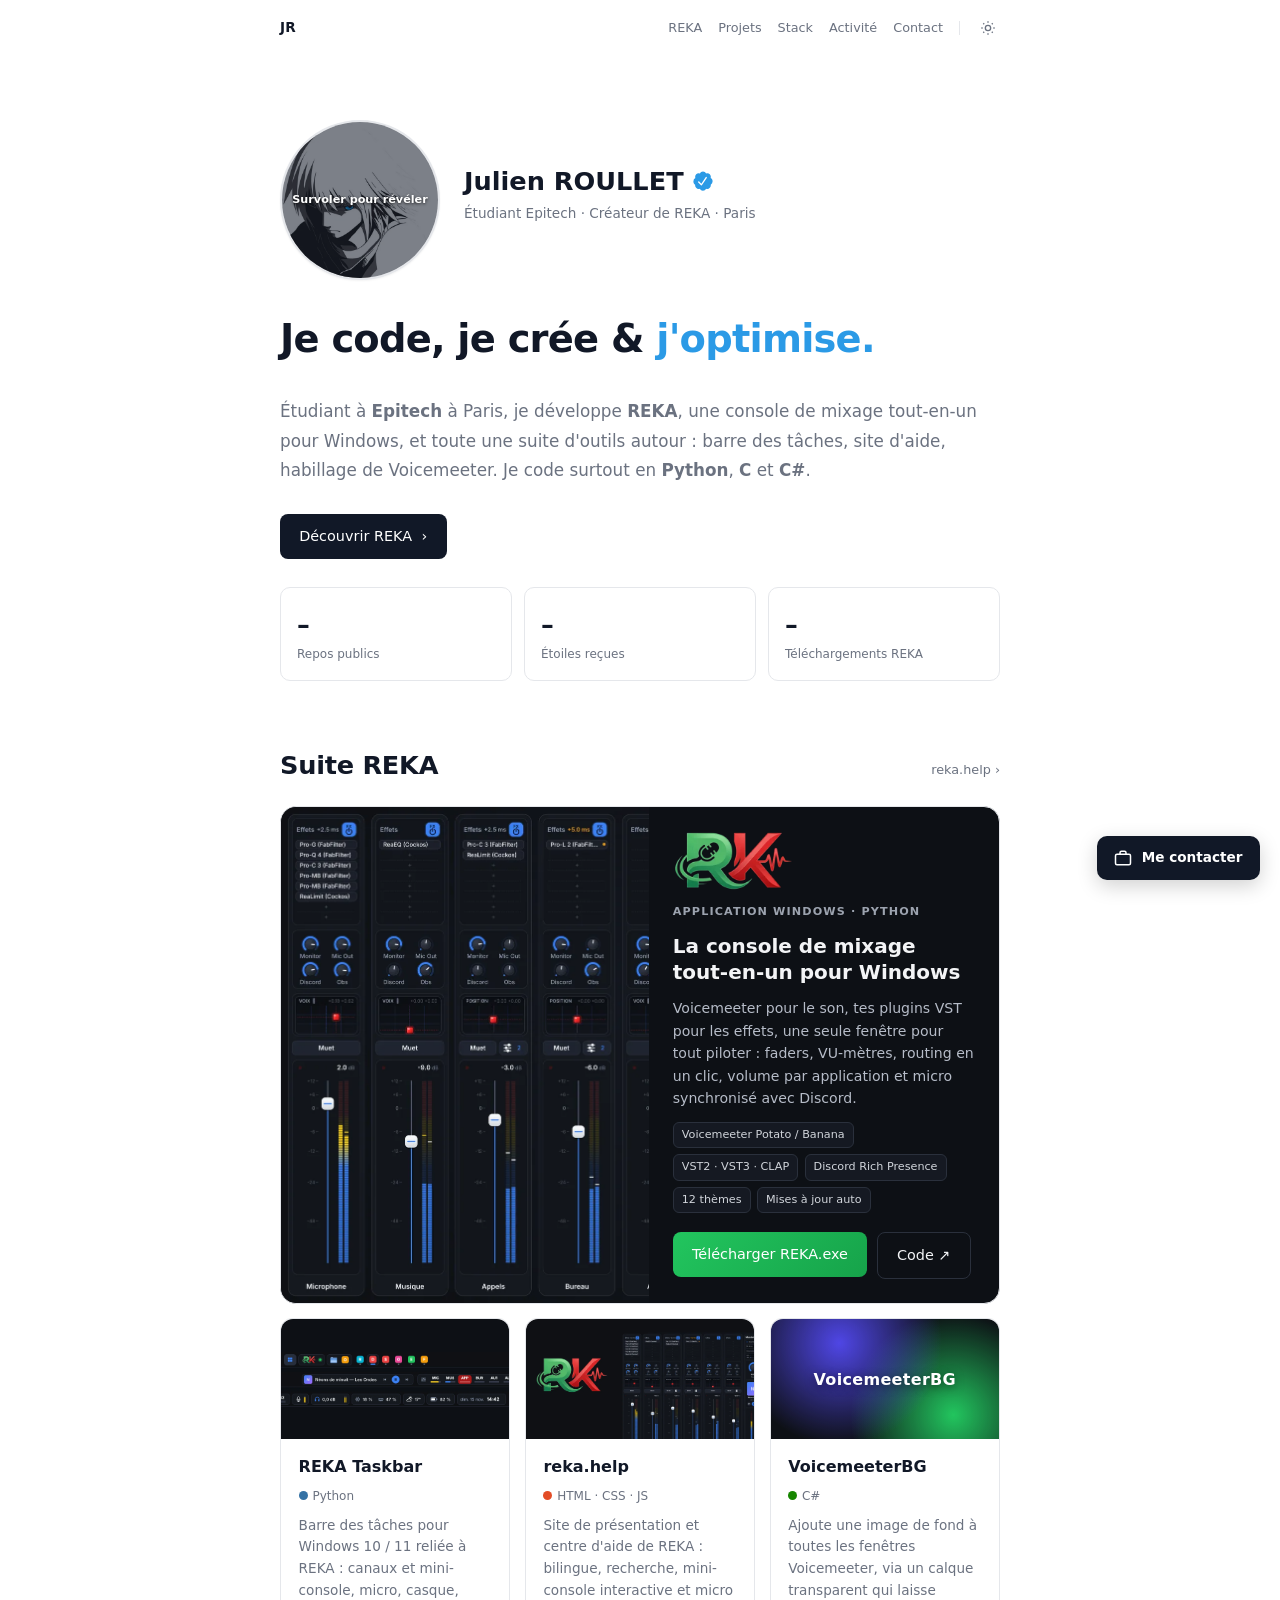
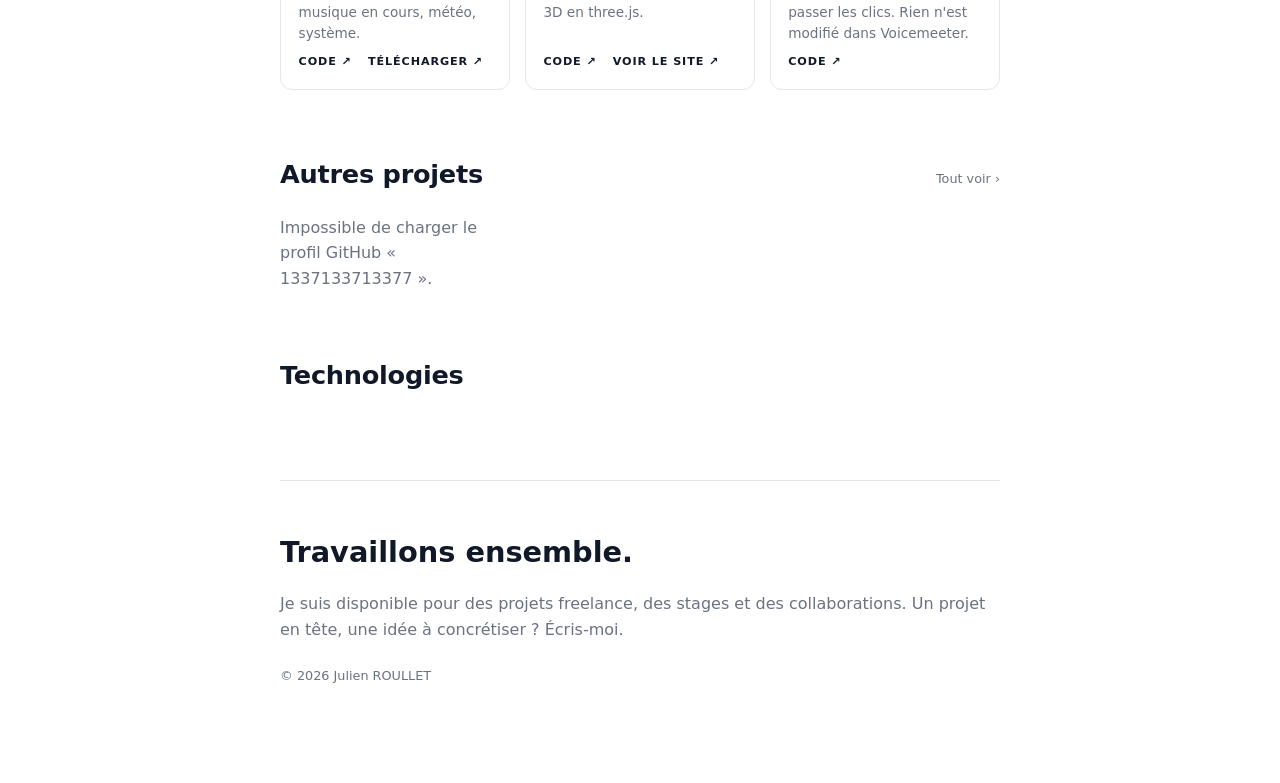
==== index.html @ 28c7f469 "Portfolio : profil, suite REKA, projets et activité GitHub Co-Authored-By: Claude Opus 5.5 <noreply@" ====
<!doctype html>
<html lang="fr">
<head>
  <meta charset="utf-8">
  <meta name="viewport" content="width=device-width, initial-scale=1">
  <title>Julien ROULLET | Portfolio</title>
  <meta name="description" content="Julien ROULLET, étudiant à Epitech Paris et créateur de REKA, la console de mixage tout-en-un pour Windows.">
  <link rel="icon" href="assets/avatar.webp">
  <link rel="stylesheet" href="style.css">
  <script>
    // set theme before paint to avoid a flash
    try { const t = localStorage.getItem('theme'); if (t) document.documentElement.dataset.theme = t; } catch (e) {}
  </script>
</head>
<body>
  <header class="nav">
    <div class="wrap nav__inner">
      <a href="#top" class="nav__logo" id="logo">JR</a>
      <nav class="nav__links">
        <a href="#reka">REKA</a>
        <a href="#projects">Projets</a>
        <a href="#stack">Stack</a>
        <a href="#activity">Activité</a>
        <a href="#contact">Contact</a>
        <span class="nav__sep" aria-hidden="true"></span>
        <button class="icon-btn" id="theme-toggle" aria-label="Changer de thème">
          <svg class="i-sun" viewBox="0 0 24 24" width="16" height="16" fill="none" stroke="currentColor" stroke-width="2"><circle cx="12" cy="12" r="4"/><path d="M12 2v2M12 20v2M4.9 4.9l1.4 1.4M17.7 17.7l1.4 1.4M2 12h2M20 12h2M4.9 19.1l1.4-1.4M17.7 6.3l1.4-1.4"/></svg>
          <svg class="i-moon" viewBox="0 0 24 24" width="16" height="16" fill="none" stroke="currentColor" stroke-width="2"><path d="M21 12.8A9 9 0 1 1 11.2 3a7 7 0 0 0 9.8 9.8z"/></svg>
        </button>
      </nav>
    </div>
  </header>

  <main class="wrap" id="top">
    <!-- HERO -->
    <section class="hero reveal">
      <div class="hero__id">
        <div class="pixel-card" id="pixel-card" tabindex="0" role="button"
             aria-label="Survoler pour révéler la photo de profil" aria-pressed="false">
          <img class="pixel-card__default" src="assets/avatar.webp" alt="Avatar illustré">
          <img class="pixel-card__active" src="assets/photo.webp" alt="Photo de profil">
          <div class="pixel-card__pixels" aria-hidden="true"></div>
          <div class="pixel-card__hint" aria-hidden="true">Survoler pour révéler</div>
        </div>
        <div>
          <h1 class="hero__name">
            <span id="name">Julien ROULLET</span>
            <svg class="verified" viewBox="0 0 24 24" width="22" height="22" aria-label="Vérifié"><path fill="currentColor" d="M22.5 12.5c0-1.58-.88-2.95-2.18-3.65.15-.44.23-.91.23-1.4 0-2.21-1.71-4-3.82-4-.47 0-.92.08-1.34.25C14.77 2.38 13.5 1.5 12 1.5s-2.77.88-3.39 2.2a3.6 3.6 0 0 0-1.34-.25c-2.11 0-3.82 1.79-3.82 4 0 .49.08.96.23 1.4A4.13 4.13 0 0 0 1.5 12.5c0 1.5.8 2.8 1.97 3.52-.04.24-.06.48-.06.73 0 2.21 1.71 4 3.82 4 .47 0 .92-.09 1.34-.25.62 1.32 1.88 2.2 3.39 2.2s2.77-.88 3.39-2.2c.42.16.87.25 1.34.25 2.11 0 3.82-1.79 3.82-4 0-.25-.02-.49-.06-.73a4.1 4.1 0 0 0 1.97-3.52zm-6.39-3.89-5.2 7.8a.75.75 0 0 1-1.15.12L6.8 13.6a.75.75 0 1 1 1.06-1.06l2.33 2.33 4.67-7a.75.75 0 0 1 1.25.83z"/></svg>
          </h1>
          <p class="hero__roles" id="roles">Étudiant Epitech · Créateur de REKA · Paris</p>
          <div class="hero__socials" id="socials"></div>
        </div>
      </div>

      <h2 class="hero__title">Je code, je crée &amp; <span class="accent">j'optimise.</span></h2>
      <p class="hero__bio" id="bio">Étudiant à <strong>Epitech</strong> à Paris, je développe <strong>REKA</strong>, une console de mixage tout-en-un pour Windows, et toute une suite d'outils autour : barre des tâches, site d'aide, habillage de Voicemeeter. Je code surtout en <strong>Python</strong>, <strong>C</strong> et <strong>C#</strong>.</p>
      <a class="btn" id="cta" href="#reka">Découvrir REKA <span aria-hidden="true">›</span></a>

      <div class="stats">
        <div class="stat"><b id="stat-repos">–</b><span>Repos publics</span></div>
        <div class="stat"><b id="stat-stars">–</b><span>Étoiles reçues</span></div>
        <div class="stat"><b id="stat-downloads">–</b><span>Téléchargements REKA</span></div>
      </div>
    </section>

    <!-- REKA SUITE -->
    <section id="reka" class="reveal">
      <div class="section-head">
        <h2>Suite REKA</h2>
        <a class="more" href="https://reka.help/" target="_blank" rel="noopener">reka.help ›</a>
      </div>

      <article class="reka-hero">
        <img class="reka-hero__shot" src="assets/reka-console.webp" alt="La console REKA : strips, effets VST, routing, faders et Master" loading="lazy">
        <div class="reka-hero__body">
          <img class="reka-hero__mark" src="assets/reka-mark.webp" alt="Logo REKA" width="162" height="81">
          <p class="eyebrow">Application Windows · Python <span id="reka-version"></span></p>
          <h3>La console de mixage tout-en-un pour Windows</h3>
          <p>Voicemeeter pour le son, tes plugins VST pour les effets, une seule fenêtre pour tout piloter : faders, VU-mètres, routing en un clic, volume par application et micro synchronisé avec Discord.</p>
          <ul class="tags">
            <li>Voicemeeter Potato / Banana</li><li>VST2 · VST3 · CLAP</li><li>Discord Rich Presence</li><li>12 thèmes</li><li>Mises à jour auto</li>
          </ul>
          <div class="reka-hero__actions">
            <a class="btn btn--reka" href="https://github.com/1337133713377/reka/releases/latest/download/REKA.exe">Télécharger REKA.exe</a>
            <a class="btn btn--ghost" href="https://github.com/1337133713377/reka" target="_blank" rel="noopener">Code ↗</a>
          </div>
        </div>
      </article>

      <div class="reka-grid">
        <article class="project reka-card">
          <div class="reka-card__media reka-card__media--bar"><img src="assets/reka-taskbar.webp" alt="La barre REKA Taskbar" loading="lazy"></div>
          <h3>REKA Taskbar</h3>
          <div class="project__meta"><span><span class="dot" style="background:#3572A5"></span>Python</span></div>
          <p>Barre des tâches pour Windows 10 / 11 reliée à REKA : canaux et mini-console, micro, casque, musique en cours, météo, système.</p>
          <div class="project__links">
            <a href="https://github.com/1337133713377/Rekataskbar" target="_blank" rel="noopener">Code ↗</a>
            <a href="https://github.com/1337133713377/Rekataskbar/releases/latest" target="_blank" rel="noopener">Télécharger ↗</a>
          </div>
        </article>
        <article class="project reka-card">
          <div class="reka-card__media"><img src="assets/reka-help.webp" alt="Aperçu du site reka.help" loading="lazy"></div>
          <h3>reka.help</h3>
          <div class="project__meta"><span><span class="dot" style="background:#e34c26"></span>HTML · CSS · JS</span></div>
          <p>Site de présentation et centre d'aide de REKA : bilingue, recherche, mini-console interactive et micro 3D en three.js.</p>
          <div class="project__links">
            <a href="https://github.com/1337133713377/reka.help" target="_blank" rel="noopener">Code ↗</a>
            <a href="https://reka.help/" target="_blank" rel="noopener">Voir le site ↗</a>
          </div>
        </article>
        <article class="project reka-card">
          <div class="reka-card__media reka-card__media--vm" aria-hidden="true"><span>VoicemeeterBG</span></div>
          <h3>VoicemeeterBG</h3>
          <div class="project__meta"><span><span class="dot" style="background:#178600"></span>C#</span></div>
          <p>Ajoute une image de fond à toutes les fenêtres Voicemeeter, via un calque transparent qui laisse passer les clics. Rien n'est modifié dans Voicemeeter.</p>
          <div class="project__links">
            <a href="https://github.com/1337133713377/voicemeeterBG" target="_blank" rel="noopener">Code ↗</a>
          </div>
        </article>
      </div>
    </section>

    <!-- PROJECTS -->
    <section id="projects" class="reveal">
      <div class="section-head">
        <h2>Autres projets</h2>
        <a class="more" id="all-repos" href="#">Tout voir ›</a>
      </div>
      <div class="projects" id="project-list"><p class="muted">Chargement des projets…</p></div>
    </section>

    <!-- STACK -->
    <section id="stack" class="reveal">
      <div class="section-head"><h2>Technologies</h2></div>
      <div class="marquee" id="marquee"></div>
    </section>

    <!-- ACTIVITY -->
    <section id="activity" class="reveal">
      <div class="section-head"><h2>Activité GitHub</h2></div>
      <div class="activity">
        <div class="activity__scroll">
          <div class="cal">
            <div class="cal__months" id="months"></div>
            <div class="cal__days" aria-hidden="true"><span></span><span>Lun</span><span></span><span>Mer</span><span></span><span>Ven</span><span></span></div>
            <div class="graph" id="graph"></div>
          </div>
        </div>
        <div class="activity__foot">
          <a class="muted" id="contrib-total" target="_blank" rel="noopener"></a>
          <div class="legend muted" aria-hidden="true">Moins <i></i><i data-l="1"></i><i data-l="2"></i><i data-l="3"></i><i data-l="4"></i> Plus</div>
        </div>
      </div>
    </section>

    <!-- CONTACT -->
    <section id="contact" class="contact reveal">
      <h2>Travaillons ensemble.</h2>
      <p>Je suis disponible pour des projets freelance, des stages et des collaborations. Un projet en tête, une idée à concrétiser ? Écris-moi.</p>
      <div class="contact__actions" id="contact-actions"></div>
    </section>
  </main>

  <footer class="wrap footer muted">© <span id="year"></span> Julien ROULLET</footer>

  <a class="fab" href="#contact">
    <svg viewBox="0 0 24 24" width="18" height="18" fill="none" stroke="currentColor" stroke-width="2"><rect x="2" y="7" width="20" height="14" rx="2"/><path d="M16 7V5a2 2 0 0 0-2-2h-4a2 2 0 0 0-2 2v2"/></svg>
    Me contacter
  </a>

  <script src="main.js"></script>
</body>
</html>
---- style.css ----
:root {
  --bg: #ffffff;
  --fg: #111827;
  --muted: #6b7280;
  --line: #e5e7eb;
  --card: #ffffff;
  --chip: #f9fafb;
  --accent: #2b9ae6;
  --btn-bg: #111827;
  --btn-fg: #ffffff;
  --pixel: #ffffff;
  --g0: #ebedf0; --g1: #9be9a8; --g2: #40c463; --g3: #30a14e; --g4: #216e39;
}
:root[data-theme="dark"] {
  --bg: #0b0d12;
  --fg: #f3f4f6;
  --muted: #9ca3af;
  --line: #1f2430;
  --card: #11141b;
  --chip: #151922;
  --accent: #4fb3ff;
  --btn-bg: #f3f4f6;
  --btn-fg: #0b0d12;
  --pixel: #0b0d12;
  --g0: #161b22; --g1: #0e4429; --g2: #006d32; --g3: #26a641; --g4: #39d353;
}
@media (prefers-color-scheme: dark) {
  :root:not([data-theme="light"]) {
    --bg: #0b0d12; --fg: #f3f4f6; --muted: #9ca3af; --line: #1f2430; --card: #11141b;
    --chip: #151922; --accent: #4fb3ff; --btn-bg: #f3f4f6; --btn-fg: #0b0d12; --pixel: #0b0d12;
    --g0: #161b22; --g1: #0e4429; --g2: #006d32; --g3: #26a641; --g4: #39d353;
  }
}

* { box-sizing: border-box; }
html { scroll-behavior: smooth; scroll-padding-top: 72px; }
body {
  margin: 0;
  background: var(--bg);
  color: var(--fg);
  font: 16px/1.6 ui-sans-serif, system-ui, -apple-system, "Segoe UI", Roboto, Helvetica, Arial, sans-serif;
  -webkit-font-smoothing: antialiased;
  transition: background .3s, color .3s;
}
a { color: inherit; text-decoration: none; }
h1, h2, h3, p { margin: 0; }
.muted { color: var(--muted); }
.wrap { max-width: 48rem; margin: 0 auto; padding: 0 1.5rem; }
@media (max-width: 640px) { .wrap { padding: 0 1rem; } }
main { display: flex; flex-direction: column; gap: 4rem; padding-bottom: 4rem; }

/* NAV */
.nav { position: sticky; top: 0; z-index: 20; background: color-mix(in srgb, var(--bg) 85%, transparent); backdrop-filter: blur(8px); }
.nav__inner { display: flex; align-items: center; justify-content: space-between; height: 56px; }
.nav__logo { font-weight: 700; font-size: .85rem; letter-spacing: .02em; }
.nav__links { display: flex; align-items: center; gap: 1rem; font-size: .8rem; color: var(--muted); }
.nav__links a:hover { color: var(--fg); }
.nav__sep { width: 1px; height: 14px; background: var(--line); }
.icon-btn { background: none; border: 0; color: var(--muted); cursor: pointer; padding: 4px; display: grid; }
.icon-btn:hover { color: var(--fg); }
.i-moon { display: none; }
:root[data-theme="dark"] .i-sun { display: none; }
:root[data-theme="dark"] .i-moon { display: block; }
@media (prefers-color-scheme: dark) {
  :root:not([data-theme="light"]) .i-sun { display: none; }
  :root:not([data-theme="light"]) .i-moon { display: block; }
}
@media (max-width: 560px) { .nav__links a:nth-child(2), .nav__links a:nth-child(3) { display: none; } }

/* HERO */
.hero { padding-top: 4rem; display: flex; flex-direction: column; gap: 1.75rem; }
@media (max-width: 640px) { .hero { padding-top: 1.5rem; } }
.hero__id { display: flex; align-items: center; gap: 1.5rem; }
.hero__name { display: flex; align-items: center; gap: .5rem; font-size: 1.6rem; font-weight: 700; line-height: 1.2; }
.verified { color: var(--accent); flex-shrink: 0; }
.hero__roles { color: var(--muted); font-size: .85rem; margin-top: .4rem; }
.hero__socials { display: flex; gap: .6rem; margin-top: .6rem; color: var(--muted); }
.hero__socials a:hover { color: var(--fg); }
.hero__title { font-size: clamp(1.8rem, 5vw, 2.4rem); font-weight: 800; letter-spacing: -.02em; }
.accent { color: var(--accent); }
.hero__bio { color: var(--muted); font-size: 1.05rem; line-height: 1.75; }
.btn {
  align-self: flex-start; display: inline-flex; gap: .6rem; align-items: center;
  background: var(--btn-bg); color: var(--btn-fg); padding: .7rem 1.2rem; border-radius: 8px;
  font-size: .9rem; font-weight: 500; transition: transform .2s, opacity .2s;
}
.btn:hover { transform: translateY(-1px); opacity: .9; }
.stats { display: grid; grid-template-columns: repeat(3, 1fr); gap: .75rem; }
.stat { border: 1px solid var(--line); background: var(--card); border-radius: 10px; padding: 1rem; display: flex; flex-direction: column; }
.stat b { font-size: 1.6rem; font-weight: 700; }
.stat span { color: var(--muted); font-size: .75rem; }

/* PIXEL AVATAR */
.pixel-card {
  position: relative; overflow: hidden; flex-shrink: 0; cursor: pointer;
  width: 160px; height: 160px; border-radius: 50%;
  border: 2px solid var(--line); background: var(--card); box-shadow: 0 1px 2px rgba(0,0,0,.05);
}
@media (max-width: 640px) { .pixel-card { width: 128px; height: 128px; } }
.pixel-card:focus-visible { outline: 2px solid var(--accent); outline-offset: 3px; }
.pixel-card__default, .pixel-card__active, .pixel-card__pixels {
  position: absolute; inset: 0; width: 100%; height: 100%;
}
.pixel-card img { object-fit: cover; object-position: center; }
.pixel-card__active { z-index: 2; display: none; transform: scale(1.1); }
.pixel-card.is-active .pixel-card__active { display: block; }
.pixel-card__pixels { z-index: 3; pointer-events: none; }
.pixel { position: absolute; display: none; background: var(--pixel); }
.pixel-card__hint {
  position: absolute; inset: 0; z-index: 4; display: grid; place-items: center;
  background: rgba(17, 24, 39, .55); color: #fff; font-size: .7rem; font-weight: 600;
  text-shadow: 0 1px 3px rgba(0,0,0,.7); opacity: 0; pointer-events: none; transition: opacity .3s;
}
.pixel-card__hint.is-visible { opacity: 1; }

/* SECTIONS */
.section-head { display: flex; align-items: baseline; justify-content: space-between; margin-bottom: 1.25rem; }
.section-head h2 { font-size: 1.6rem; font-weight: 700; letter-spacing: -.01em; }
.more { color: var(--muted); font-size: .8rem; }
.more:hover { color: var(--fg); }

/* PROJECTS */
.projects { display: grid; grid-template-columns: repeat(auto-fill, minmax(220px, 1fr)); gap: .9rem; }
.project {
  border: 1px solid var(--line); background: var(--card); border-radius: 12px; padding: 1.1rem;
  display: flex; flex-direction: column; gap: .5rem; transition: transform .2s, border-color .2s;
}
.project:hover { transform: translateY(-2px); border-color: color-mix(in srgb, var(--accent) 40%, var(--line)); }
.project h3 { font-size: 1rem; font-weight: 700; word-break: break-word; }
.project__meta { display: flex; gap: .8rem; color: var(--muted); font-size: .75rem; align-items: center; }
.dot { width: 9px; height: 9px; border-radius: 50%; display: inline-block; margin-right: .3rem; }
.project p { color: var(--muted); font-size: .85rem; flex: 1; }
.project__links { display: flex; gap: 1rem; font-size: .7rem; font-weight: 600; letter-spacing: .08em; text-transform: uppercase; }
.project__links a:hover { color: var(--accent); }

/* MARQUEE */
.marquee { display: flex; flex-direction: column; gap: .7rem; overflow: hidden; mask-image: linear-gradient(90deg, transparent, #000 8%, #000 92%, transparent); }
.marquee__row { display: flex; width: max-content; gap: .6rem; animation: scroll 40s linear infinite; }
.marquee__row:nth-child(2) { animation-direction: reverse; }
.marquee:hover .marquee__row { animation-play-state: paused; }
.chip { border: 1px solid var(--line); background: var(--chip); border-radius: 8px; padding: .35rem .75rem; font-size: .8rem; white-space: nowrap; display: inline-flex; align-items: center; }
@keyframes scroll { to { transform: translateX(-50%); } }

/* ACTIVITY */
.activity { border: 1px solid var(--line); background: var(--card); border-radius: 12px; padding: 1rem; display: flex; flex-direction: column; gap: .75rem; }
.activity__scroll { overflow-x: auto; }
.graph { display: grid; grid-auto-flow: column; grid-template-rows: repeat(7, 9px); grid-auto-columns: 9px; gap: 2px; width: max-content; }
.graph i { border-radius: 2px; background: var(--g0); }
.graph i[data-l="1"] { background: var(--g1); }
.graph i[data-l="2"] { background: var(--g2); }
.graph i[data-l="3"] { background: var(--g3); }
.graph i[data-l="4"] { background: var(--g4); }
#contrib-total { font-size: .8rem; }

/* CONTACT */
.contact { border-top: 1px solid var(--line); padding-top: 3rem; display: flex; flex-direction: column; gap: 1rem; }
.contact h2 { font-size: 1.8rem; font-weight: 800; }
.contact p { color: var(--muted); }
.contact__actions { display: flex; flex-wrap: wrap; gap: .75rem; margin-top: .5rem; }
.btn--ghost { background: transparent; color: var(--fg); border: 1px solid var(--line); }

.footer { padding-bottom: 6rem; font-size: .8rem; }

.fab {
  position: fixed; right: 1.25rem; bottom: 1.25rem; z-index: 30; display: inline-flex; gap: .6rem; align-items: center;
  background: var(--btn-bg); color: var(--btn-fg); padding: .7rem 1.1rem; border-radius: 10px;
  font-size: .85rem; font-weight: 600; box-shadow: 0 6px 20px rgba(0,0,0,.18);
}

/* SCROLL REVEAL */
.reveal { opacity: 0; transform: translateY(16px); transition: opacity .7s ease, transform .7s ease; }
.reveal.in { opacity: 1; transform: none; }

@media (prefers-reduced-motion: reduce) {
  html { scroll-behavior: auto; }
  .reveal { opacity: 1; transform: none; transition: none; }
  .marquee__row { animation: none; flex-wrap: wrap; width: auto; }
  .pixel-card__hint { transition: none; }
}

/* REKA SUITE */
.reka-hero {
  border: 1px solid var(--line); border-radius: 16px; overflow: hidden; background: #0d1015; color: #f3f4f6;
  display: grid; grid-template-columns: 1.05fr 1fr; margin-bottom: .9rem;
}
.reka-hero__shot { width: 100%; height: 100%; object-fit: cover; object-position: left top; display: block; min-height: 260px; }
.reka-hero__body { padding: 1.5rem; display: flex; flex-direction: column; gap: .75rem; }
.reka-hero__mark { width: 120px; height: auto; }
.eyebrow { font-size: .7rem; font-weight: 600; letter-spacing: .1em; text-transform: uppercase; color: #9ca3af; }
.reka-hero h3 { font-size: 1.25rem; line-height: 1.3; }
.reka-hero p:not(.eyebrow) { color: #b6bcc8; font-size: .88rem; }
.tags { list-style: none; padding: 0; margin: 0; display: flex; flex-wrap: wrap; gap: .4rem; }
.tags li { font-size: .7rem; border: 1px solid #2a303c; background: #151922; border-radius: 6px; padding: .2rem .5rem; color: #d1d5db; }
.reka-hero__actions { display: flex; flex-wrap: wrap; gap: .6rem; margin-top: auto; padding-top: .4rem; }
.reka-hero .btn--ghost { color: #f3f4f6; border-color: #2a303c; }
.btn--reka { background: linear-gradient(135deg, #22c55e, #16a34a); color: #fff; }
@media (max-width: 680px) { .reka-hero { grid-template-columns: 1fr; } .reka-hero__shot { max-height: 260px; } }

.reka-grid { display: grid; grid-template-columns: repeat(auto-fill, minmax(220px, 1fr)); gap: .9rem; }
.reka-card__media { margin: -1.1rem -1.1rem .4rem; aspect-ratio: 1200 / 630; overflow: hidden; border-radius: 12px 12px 0 0; background: #0d1015; }
.reka-card__media img { width: 100%; height: 100%; object-fit: cover; display: block; }
.reka-card__media--bar img { object-fit: contain; }
.reka-card__media--vm { display: grid; place-items: center; background: radial-gradient(circle at 30% 20%, #4f46e5 0, transparent 55%), radial-gradient(circle at 80% 80%, #22c55e 0, transparent 50%), #0d1015; }
.reka-card__media--vm span { color: #fff; font-weight: 800; letter-spacing: .02em; text-shadow: 0 2px 10px rgba(0,0,0,.5); }

/* CONTRIBUTION CALENDAR (GitHub-like) */
.cal { display: grid; grid-template-columns: auto max-content; grid-template-rows: auto auto; column-gap: 6px; row-gap: 4px; width: max-content; }
.cal__months { grid-column: 2; position: relative; height: 14px; font-size: .65rem; color: var(--muted); }
.cal__months span { position: absolute; top: 0; }
.cal__days { grid-row: 2; display: grid; grid-template-rows: repeat(7, 9px); gap: 2px; font-size: .6rem; color: var(--muted); line-height: 9px; }
.activity__foot { display: flex; justify-content: space-between; align-items: center; flex-wrap: wrap; gap: .5rem; font-size: .8rem; }
.activity__foot a:hover { color: var(--fg); }
.legend { display: flex; align-items: center; gap: 3px; font-size: .7rem; }
.legend i { width: 10px; height: 10px; border-radius: 2px; background: var(--g0); }
.legend i[data-l="1"] { background: var(--g1); } .legend i[data-l="2"] { background: var(--g2); }
.legend i[data-l="3"] { background: var(--g3); } .legend i[data-l="4"] { background: var(--g4); }
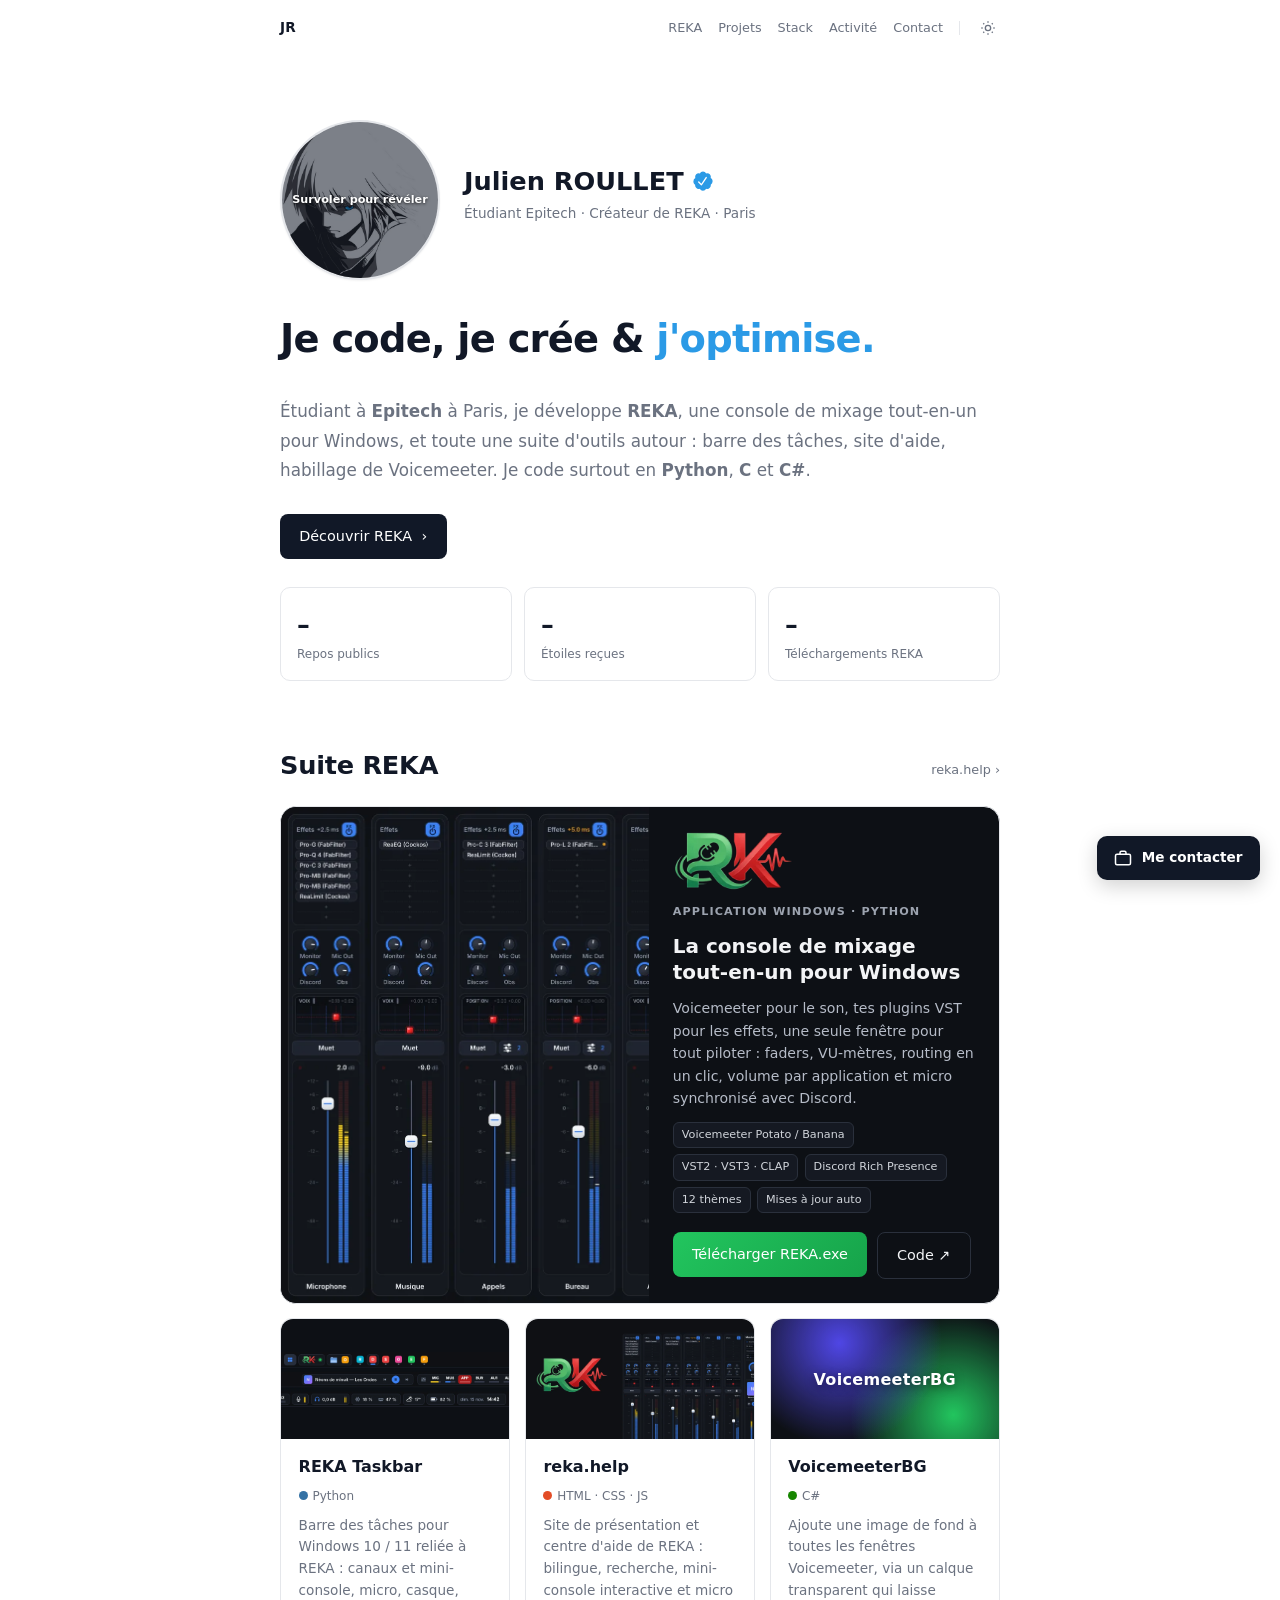
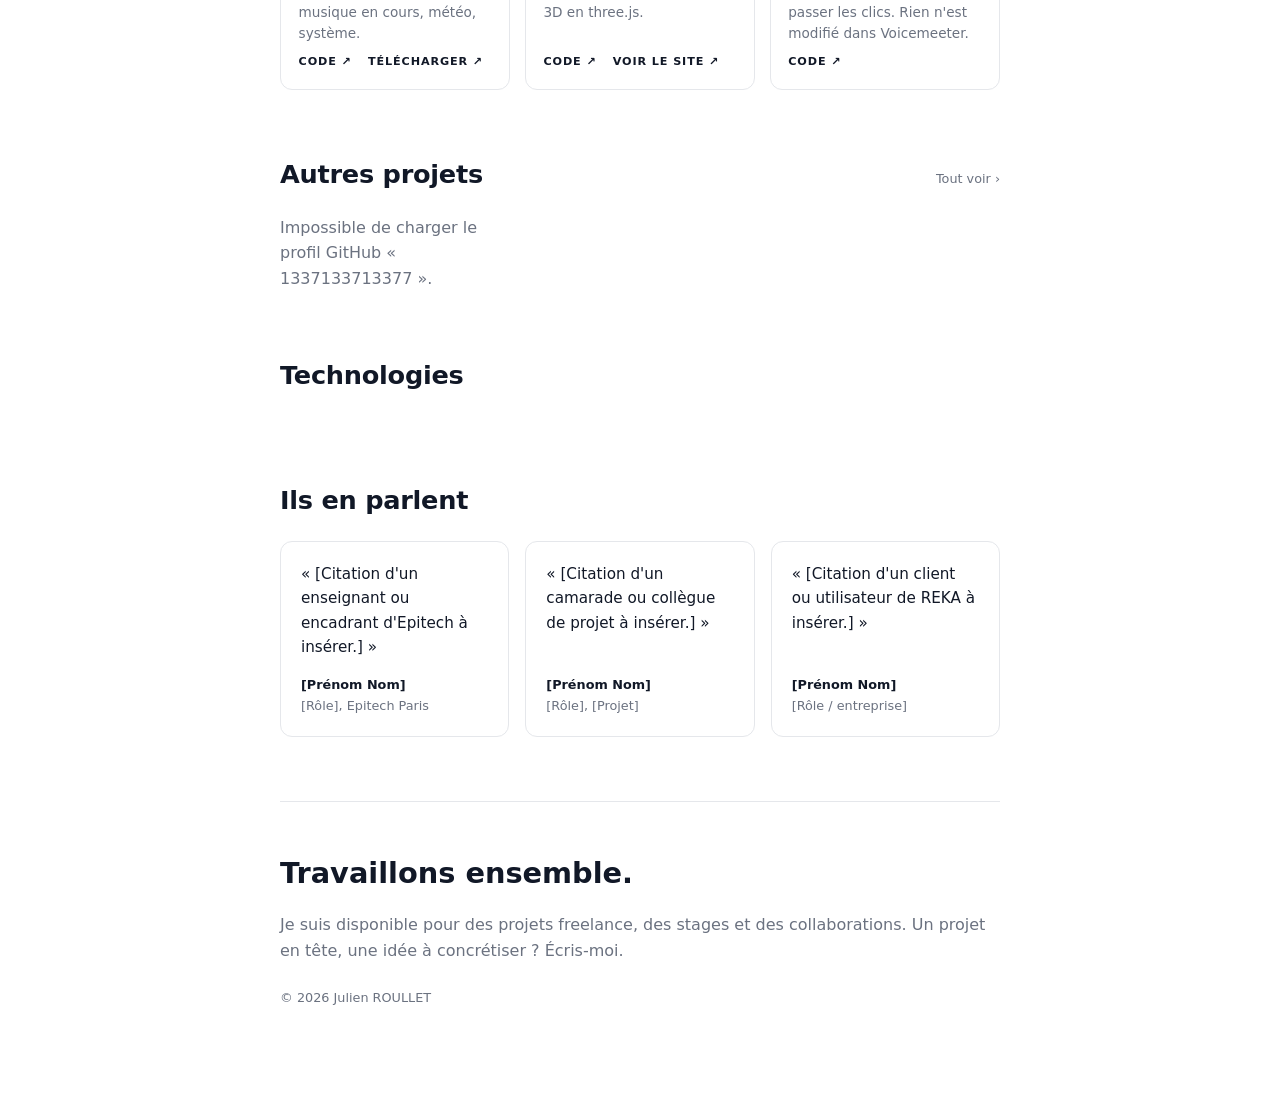
==== commit 3b71b4a3: "Ajoute une page 404 et une section témoignages Co-Authored-By: Claude Opus 5.5 <noreply@anthropic.co" ====
--- a/index.html
+++ b/index.html
@@ -153,6 +153,25 @@
       </div>
     </section>
 
+    <!-- TÉMOIGNAGES : remplace chaque citation par un vrai retour (avec l'accord de la personne) -->
+    <section id="testimonials" class="reveal">
+      <div class="section-head"><h2>Ils en parlent</h2></div>
+      <div class="quotes">
+        <figure class="quote">
+          <blockquote>« [Citation d'un enseignant ou encadrant d'Epitech à insérer.] »</blockquote>
+          <figcaption><strong>[Prénom Nom]</strong><span class="muted">[Rôle], Epitech Paris</span></figcaption>
+        </figure>
+        <figure class="quote">
+          <blockquote>« [Citation d'un camarade ou collègue de projet à insérer.] »</blockquote>
+          <figcaption><strong>[Prénom Nom]</strong><span class="muted">[Rôle], [Projet]</span></figcaption>
+        </figure>
+        <figure class="quote">
+          <blockquote>« [Citation d'un client ou utilisateur de REKA à insérer.] »</blockquote>
+          <figcaption><strong>[Prénom Nom]</strong><span class="muted">[Rôle / entreprise]</span></figcaption>
+        </figure>
+      </div>
+    </section>
+
     <!-- CONTACT -->
     <section id="contact" class="contact reveal">
       <h2>Travaillons ensemble.</h2>
--- a/style.css
+++ b/style.css
@@ -214,3 +214,14 @@
 .legend i { width: 10px; height: 10px; border-radius: 2px; background: var(--g0); }
 .legend i[data-l="1"] { background: var(--g1); } .legend i[data-l="2"] { background: var(--g2); }
 .legend i[data-l="3"] { background: var(--g3); } .legend i[data-l="4"] { background: var(--g4); }
+
+/* TÉMOIGNAGES */
+.quotes { display: grid; gap: 1rem; grid-template-columns: repeat(auto-fit, minmax(14rem, 1fr)); }
+.quote { margin: 0; padding: 1.25rem; border: 1px solid var(--line); border-radius: 12px; background: var(--card); display: flex; flex-direction: column; gap: 1rem; }
+.quote blockquote { margin: 0; font-size: .95rem; }
+.quote figcaption { display: flex; flex-direction: column; font-size: .8rem; margin-top: auto; }
+
+/* 404 */
+.notfound { min-height: 100vh; display: grid; place-content: center; text-align: center; gap: 1rem; padding: 1rem; }
+.notfound__code { font: 700 clamp(4rem, 18vw, 8rem)/1 ui-monospace, monospace; color: var(--accent); }
+.notfound pre { margin: 0; font-size: .85rem; color: var(--muted); text-align: left; background: var(--chip); border: 1px solid var(--line); border-radius: 8px; padding: 1rem; overflow-x: auto; }
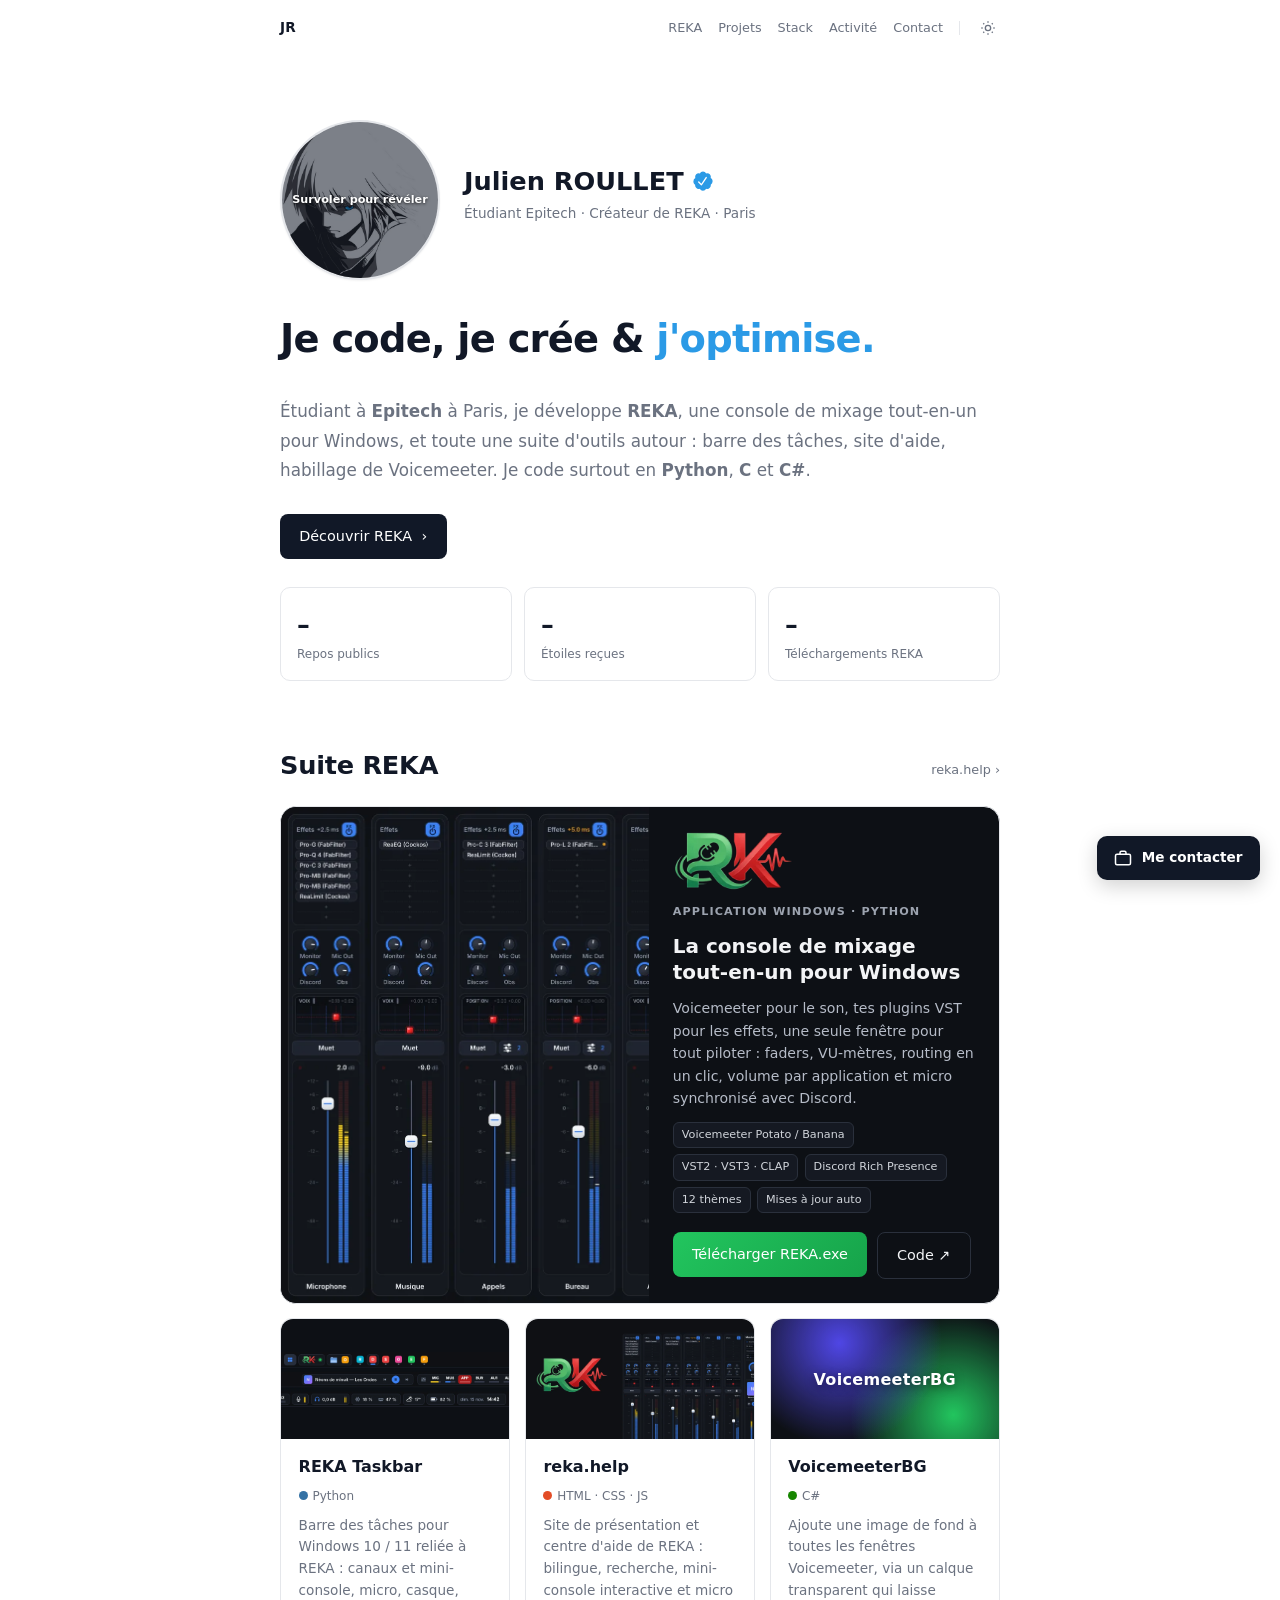
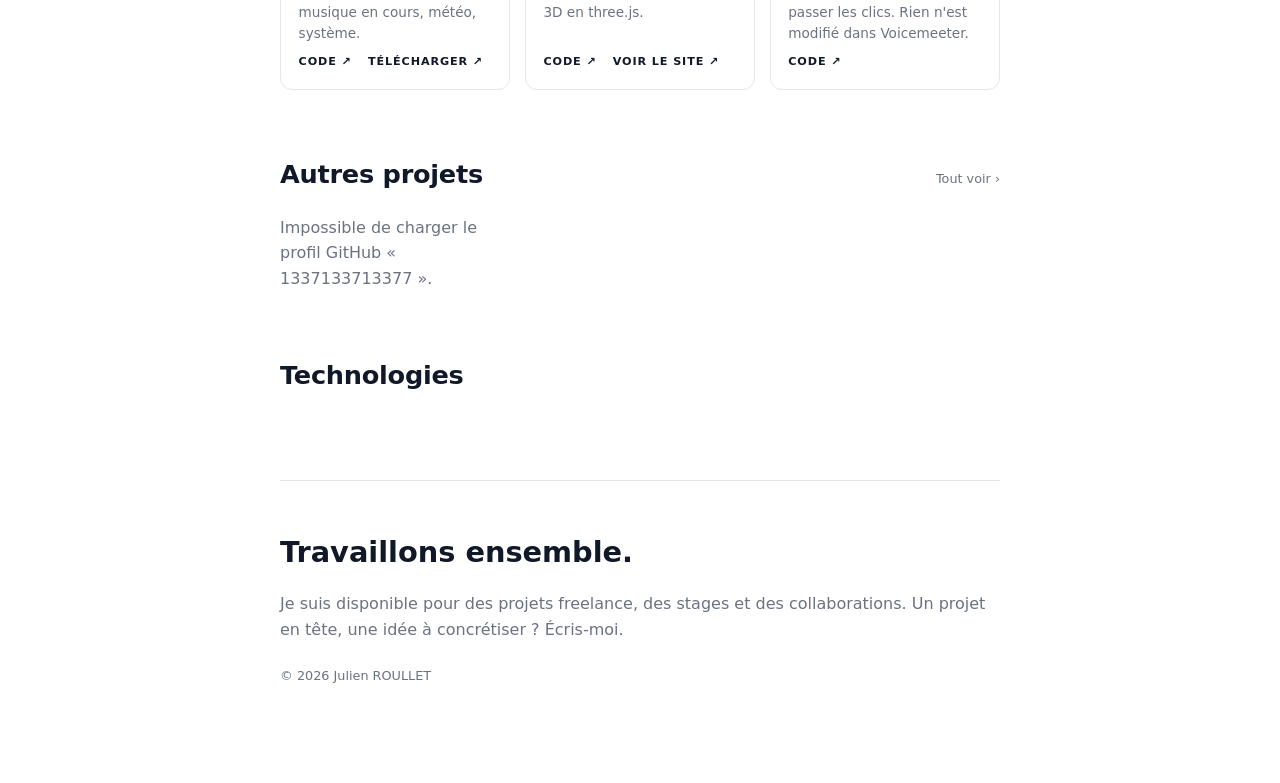
==== commit 970f6a3c: "Masque la section témoignages tant qu'elle contient des exemples Co-Authored-By: Claude Opus 5.5 <no" ====
--- a/index.html
+++ b/index.html
@@ -153,8 +153,9 @@
       </div>
     </section>
 
-    <!-- TÉMOIGNAGES : remplace chaque citation par un vrai retour (avec l'accord de la personne) -->
-    <section id="testimonials" class="reveal">
+    <!-- TÉMOIGNAGES : masqués (attribut hidden) tant qu'ils contiennent des exemples.
+         Remplace chaque citation par un vrai retour, avec l'accord de la personne, puis retire `hidden`. -->
+    <section id="testimonials" class="reveal" hidden>
       <div class="section-head"><h2>Ils en parlent</h2></div>
       <div class="quotes">
         <figure class="quote">
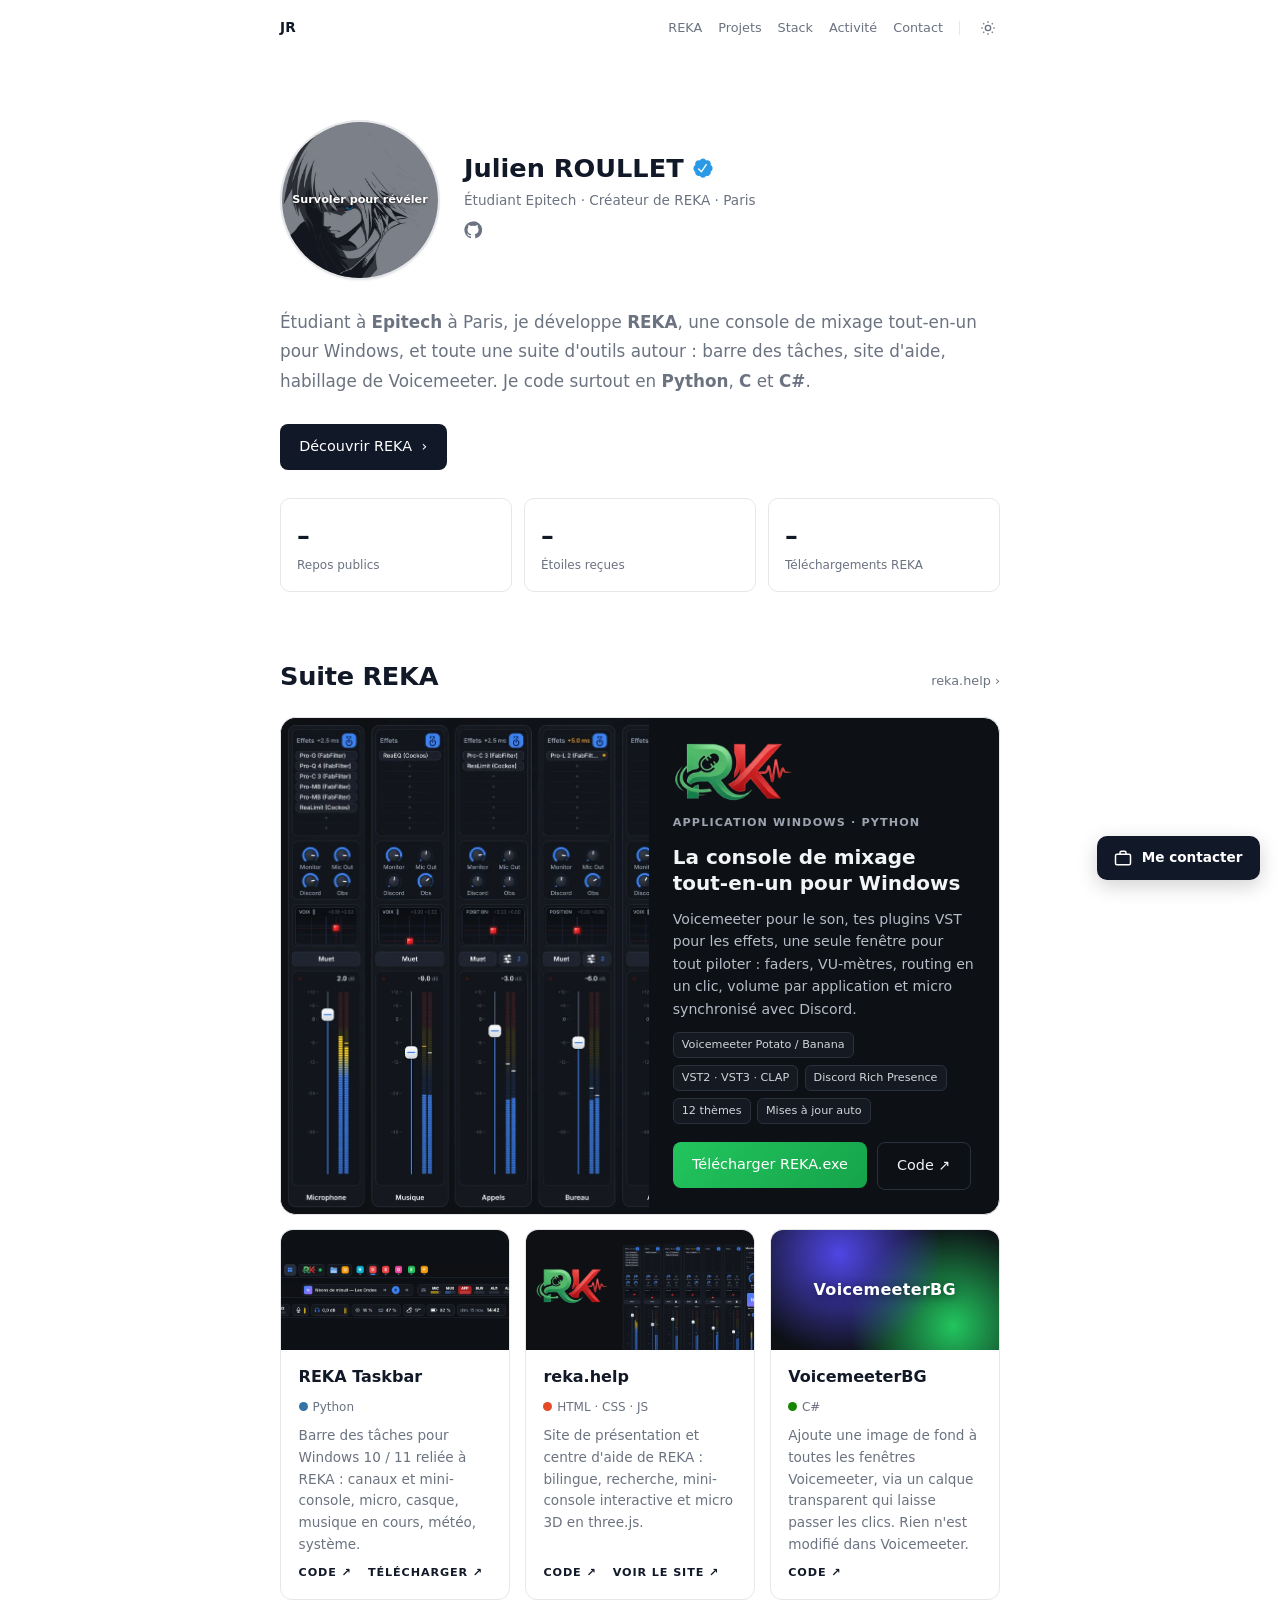
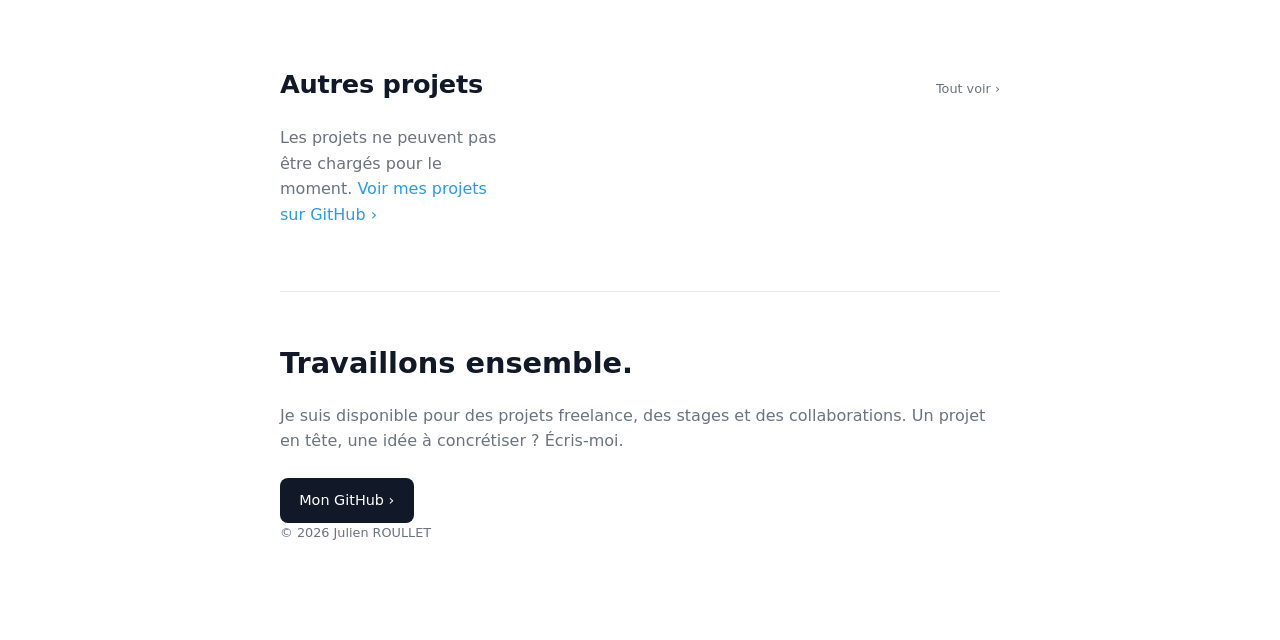
==== commit b24627ca: "Retire la phrase d'accroche du hero Co-Authored-By: Claude Opus 5.5 <noreply@anthropic.com> Claude-S" ====
--- a/index.html
+++ b/index.html
@@ -52,7 +52,6 @@
         </div>
       </div>
 
-      <h2 class="hero__title">Je code, je crée &amp; <span class="accent">j'optimise.</span></h2>
       <p class="hero__bio" id="bio">Étudiant à <strong>Epitech</strong> à Paris, je développe <strong>REKA</strong>, une console de mixage tout-en-un pour Windows, et toute une suite d'outils autour : barre des tâches, site d'aide, habillage de Voicemeeter. Je code surtout en <strong>Python</strong>, <strong>C</strong> et <strong>C#</strong>.</p>
       <a class="btn" id="cta" href="#reka">Découvrir REKA <span aria-hidden="true">›</span></a>
 
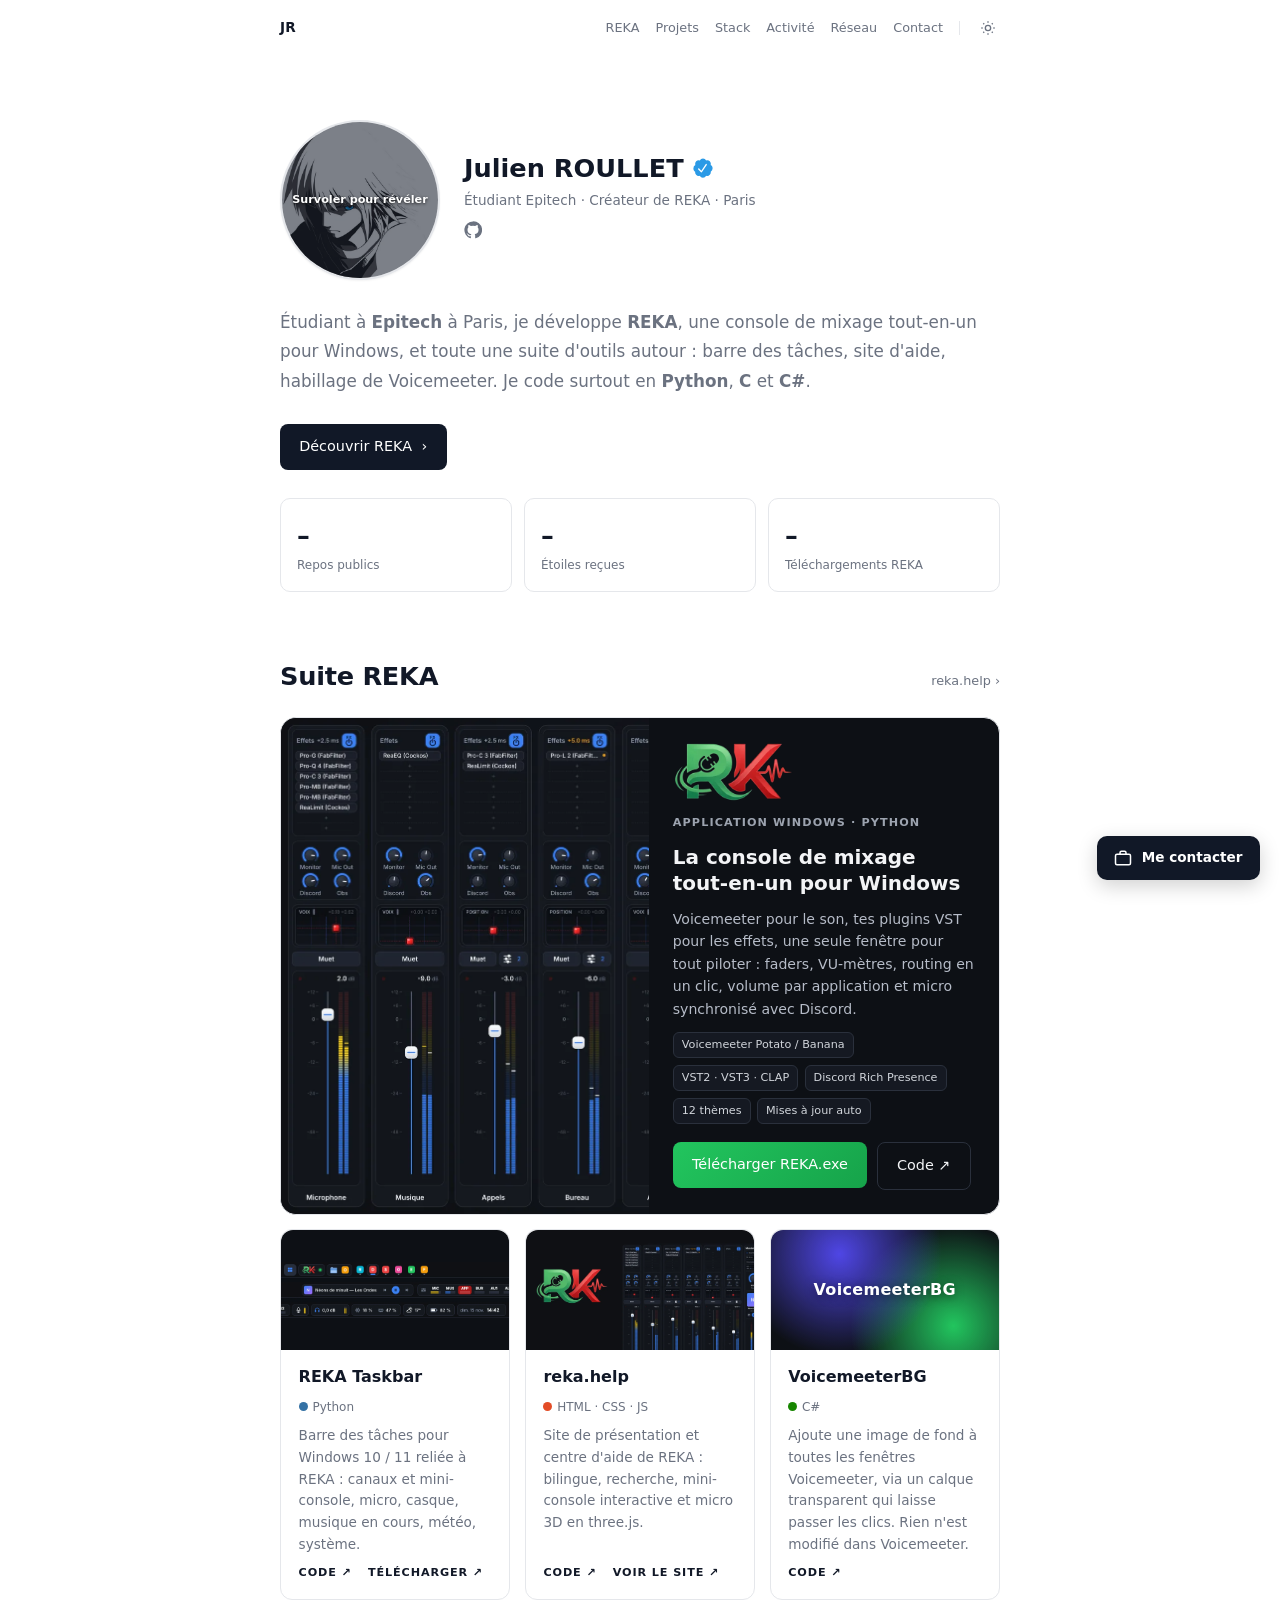
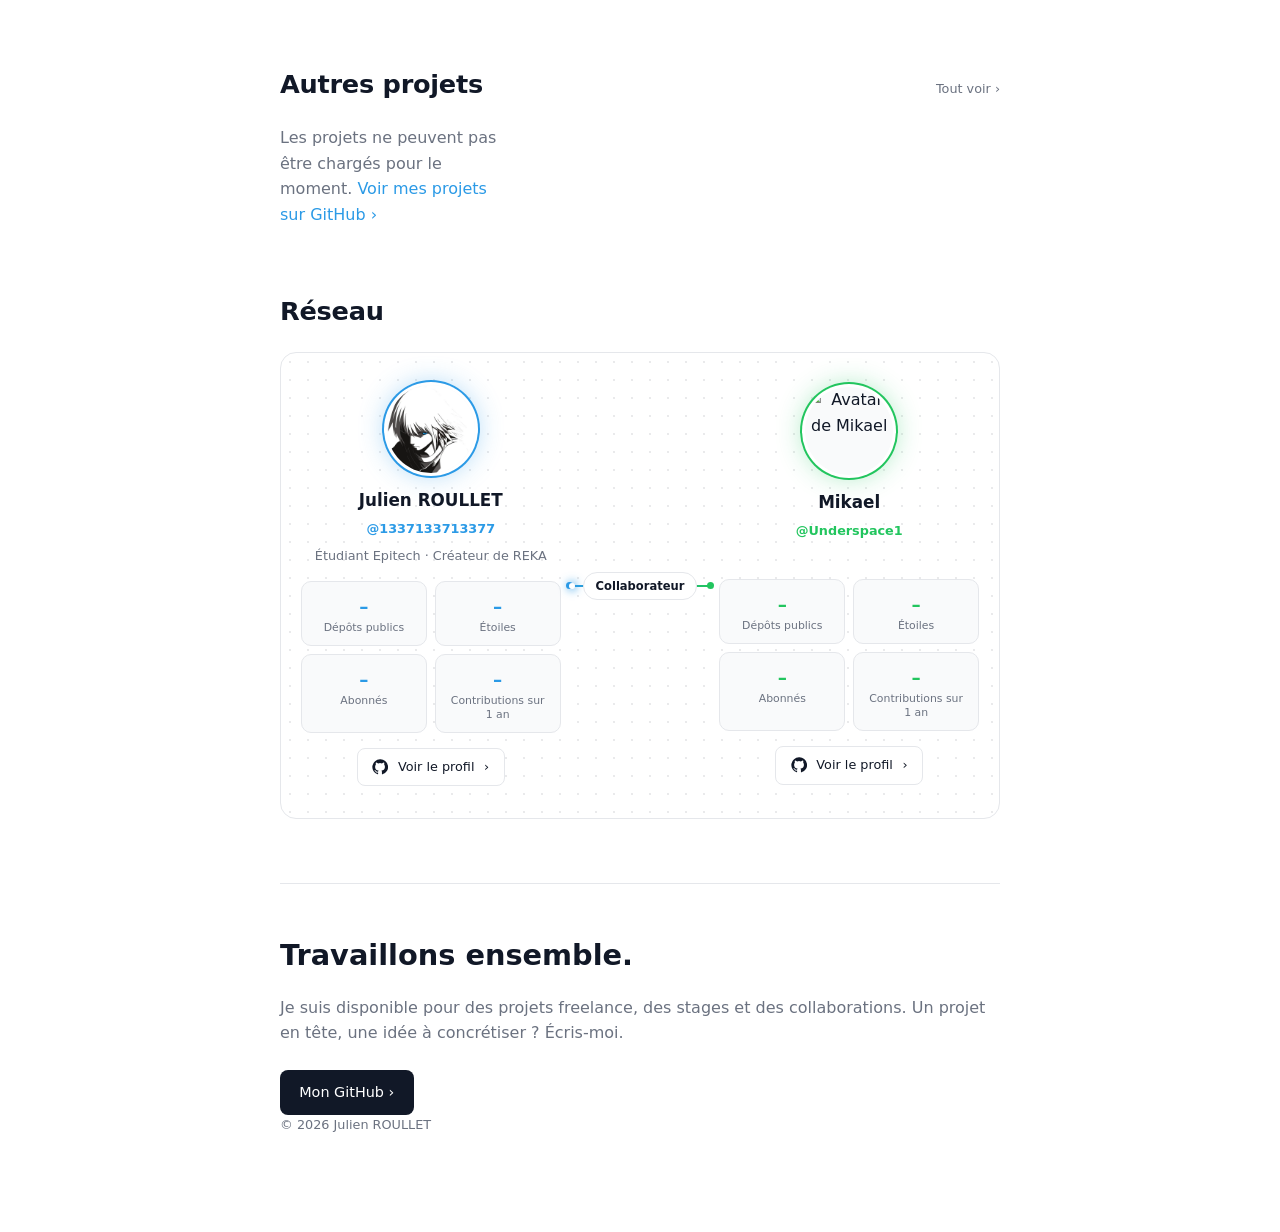
==== commit 6dde2d36: "Ajoute la section Réseau avec Mikael (Underspace1) Co-Authored-By: Claude Opus 5.5 <noreply@anthropi" ====
--- a/index.html
+++ b/index.html
@@ -21,6 +21,7 @@
         <a href="#projects">Projets</a>
         <a href="#stack">Stack</a>
         <a href="#activity">Activité</a>
+        <a href="#network" class="nav__net">Réseau</a>
         <a href="#contact">Contact</a>
         <span class="nav__sep" aria-hidden="true"></span>
         <button class="icon-btn" id="theme-toggle" aria-label="Changer de thème">
@@ -150,6 +151,12 @@
           <div class="legend muted" aria-hidden="true">Moins <i></i><i data-l="1"></i><i data-l="2"></i><i data-l="3"></i><i data-l="4"></i> Plus</div>
         </div>
       </div>
+    </section>
+
+    <!-- RÉSEAU : les personnes avec qui je travaille (liste dans main.js → NETWORK) -->
+    <section id="network" class="reveal">
+      <div class="section-head"><h2>Réseau</h2></div>
+      <div class="network" id="network-list"></div>
     </section>
 
     <!-- TÉMOIGNAGES : masqués (attribut hidden) tant qu'ils contiennent des exemples.
@@ -188,5 +195,6 @@
   </a>
 
   <script src="main.js"></script>
+  <script src="terminal.js"></script>
 </body>
 </html>
--- a/style.css
+++ b/style.css
@@ -65,7 +65,7 @@
   :root:not([data-theme="light"]) .i-sun { display: none; }
   :root:not([data-theme="light"]) .i-moon { display: block; }
 }
-@media (max-width: 560px) { .nav__links a:nth-child(2), .nav__links a:nth-child(3) { display: none; } }
+@media (max-width: 560px) { .nav__links a:nth-child(2), .nav__links a:nth-child(3), .nav__links .nav__net { display: none; } }
 
 /* HERO */
 .hero { padding-top: 4rem; display: flex; flex-direction: column; gap: 1.75rem; }
@@ -221,7 +221,86 @@
 .quote blockquote { margin: 0; font-size: .95rem; }
 .quote figcaption { display: flex; flex-direction: column; font-size: .8rem; margin-top: auto; }
 
+/* RÉSEAU */
+.network {
+  --me: var(--accent); --peer: #22c55e;
+  display: grid; grid-template-columns: 1fr minmax(5.5rem, .55fr) 1fr; align-items: center; gap: 1.5rem .5rem;
+  border: 1px solid var(--line); border-radius: 16px; padding: 2rem 1.25rem;
+  background: radial-gradient(color-mix(in srgb, var(--fg) 9%, transparent) 1px, transparent 1.4px) 0 0 / 18px 18px, var(--card);
+}
+.person { --ring: var(--peer); grid-column: 3; display: flex; flex-direction: column; align-items: center; text-align: center; gap: .35rem; min-width: 0; }
+.person--me { --ring: var(--me); grid-column: 1; }
+.person__avatar {
+  width: 88px; height: 88px; border-radius: 50%; overflow: hidden; margin-bottom: .5rem; background: var(--chip);
+  box-shadow: 0 0 0 3px var(--card), 0 0 0 5px var(--ring), 0 0 28px color-mix(in srgb, var(--ring) 45%, transparent);
+  transition: transform .25s;
+}
+.person__avatar:hover { transform: scale(1.05); }
+.person__avatar img { width: 100%; height: 100%; object-fit: cover; display: block; }
+.person h3 { font-size: 1.05rem; font-weight: 700; }
+.person__login { color: var(--ring); font-size: .8rem; font-weight: 600; }
+.person__login:hover { text-decoration: underline; }
+.person__bio { color: var(--muted); font-size: .8rem; min-height: 1.3em; }
+.person__stats { display: grid; grid-template-columns: 1fr 1fr; gap: .5rem; width: 100%; margin-top: .6rem; }
+.person__stat { border: 1px solid var(--line); background: var(--chip); border-radius: 10px; padding: .6rem .4rem; display: flex; flex-direction: column; }
+.person__stat b { font-size: 1.15rem; font-weight: 700; color: var(--ring); }
+.person__stat span { color: var(--muted); font-size: .68rem; line-height: 1.3; }
+.person__cta { align-self: center; margin-top: .6rem; padding: .5rem .9rem; font-size: .8rem; background: var(--card); }
+
+.network__link { grid-column: 2; position: relative; display: grid; place-items: center; height: 100%; min-height: 3rem; }
+.network__line {
+  position: absolute; left: 0; right: 0; top: 50%; height: 2px; margin-top: -1px; border-radius: 2px;
+  background: linear-gradient(90deg, var(--me), var(--peer));
+}
+.network__line::before, .network__line::after { content: ""; position: absolute; top: 50%; width: 7px; height: 7px; margin-top: -3.5px; border-radius: 50%; }
+.network__line::before { left: -3px; background: var(--me); }
+.network__line::after { right: -3px; background: var(--peer); }
+.network__role {
+  position: relative; z-index: 1; border: 1px solid var(--line); background: var(--card); border-radius: 999px;
+  padding: .25rem .7rem; font-size: .72rem; font-weight: 600; white-space: nowrap;
+}
+.network__link::after {
+  content: ""; position: absolute; top: 50%; left: 0; width: 6px; height: 6px; margin-top: -3px; border-radius: 50%;
+  background: #fff; box-shadow: 0 0 8px 2px color-mix(in srgb, var(--me) 70%, transparent);
+  animation: net-pulse 2.8s ease-in-out infinite;
+}
+@keyframes net-pulse { 0% { left: 0; opacity: 0; } 15%, 85% { opacity: 1; } 100% { left: calc(100% - 6px); opacity: 0; } }
+
+@media (max-width: 640px) {
+  .network { grid-template-columns: 1fr; padding: 1.5rem 1rem; gap: .25rem; }
+  .person, .person--me { grid-column: 1; grid-row: auto !important; }
+  .network__link { grid-column: 1; height: 5rem; }
+  .network__line { left: 50%; right: auto; top: 0; bottom: 0; width: 2px; height: auto; margin: 0 0 0 -1px; background: linear-gradient(180deg, var(--me), var(--peer)); }
+  .network__line::before { left: 50%; top: -3px; margin: 0 0 0 -3.5px; }
+  .network__line::after { left: 50%; right: auto; top: auto; bottom: -3px; margin: 0 0 0 -3.5px; }
+  .network__link::after { left: 50%; margin: 0 0 0 -3px; animation-name: net-pulse-v; }
+  @keyframes net-pulse-v { 0% { top: 0; opacity: 0; } 15%, 85% { opacity: 1; } 100% { top: calc(100% - 6px); opacity: 0; } }
+}
+@media (prefers-reduced-motion: reduce) { .network__link::after { display: none; } }
+
 /* 404 */
 .notfound { min-height: 100vh; display: grid; place-content: center; text-align: center; gap: 1rem; padding: 1rem; }
 .notfound__code { font: 700 clamp(4rem, 18vw, 8rem)/1 ui-monospace, monospace; color: var(--accent); }
 .notfound pre { margin: 0; font-size: .85rem; color: var(--muted); text-align: left; background: var(--chip); border: 1px solid var(--line); border-radius: 8px; padding: 1rem; overflow-x: auto; }
+
+/* Terminal caché */
+.term {
+  position: fixed; right: 16px; bottom: 16px; z-index: 100;
+  width: min(560px, calc(100vw - 32px)); height: min(340px, 60vh);
+  display: flex; flex-direction: column;
+  background: #0b0d12; color: #e5e7eb; border: 1px solid #1f2430; border-radius: 12px;
+  box-shadow: 0 20px 50px rgba(0,0,0,.35);
+  font: 13px/1.5 ui-monospace, SFMono-Regular, Menlo, Consolas, monospace;
+}
+.term[hidden] { display: none; }
+.term__bar { display: flex; align-items: center; gap: 6px; padding: 8px 12px; border-bottom: 1px solid #1f2430; }
+.term__bar span { width: 10px; height: 10px; border-radius: 50%; background: #ff5f57; }
+.term__bar span:nth-child(2) { background: #febc2e; }
+.term__bar span:nth-child(3) { background: #28c840; }
+.term__bar b { margin-left: 8px; font-weight: 500; color: #9ca3af; }
+.term__out { flex: 1; overflow-y: auto; padding: 10px 12px; white-space: pre-wrap; }
+.term__cmd { color: #4fb3ff; }
+.term__err { color: #f87171; }
+.term__line { display: flex; gap: 8px; padding: 8px 12px; border-top: 1px solid #1f2430; }
+.term__ps { color: #39d353; }
+.term__line input { flex: 1; background: none; border: 0; outline: 0; color: inherit; font: inherit; }
